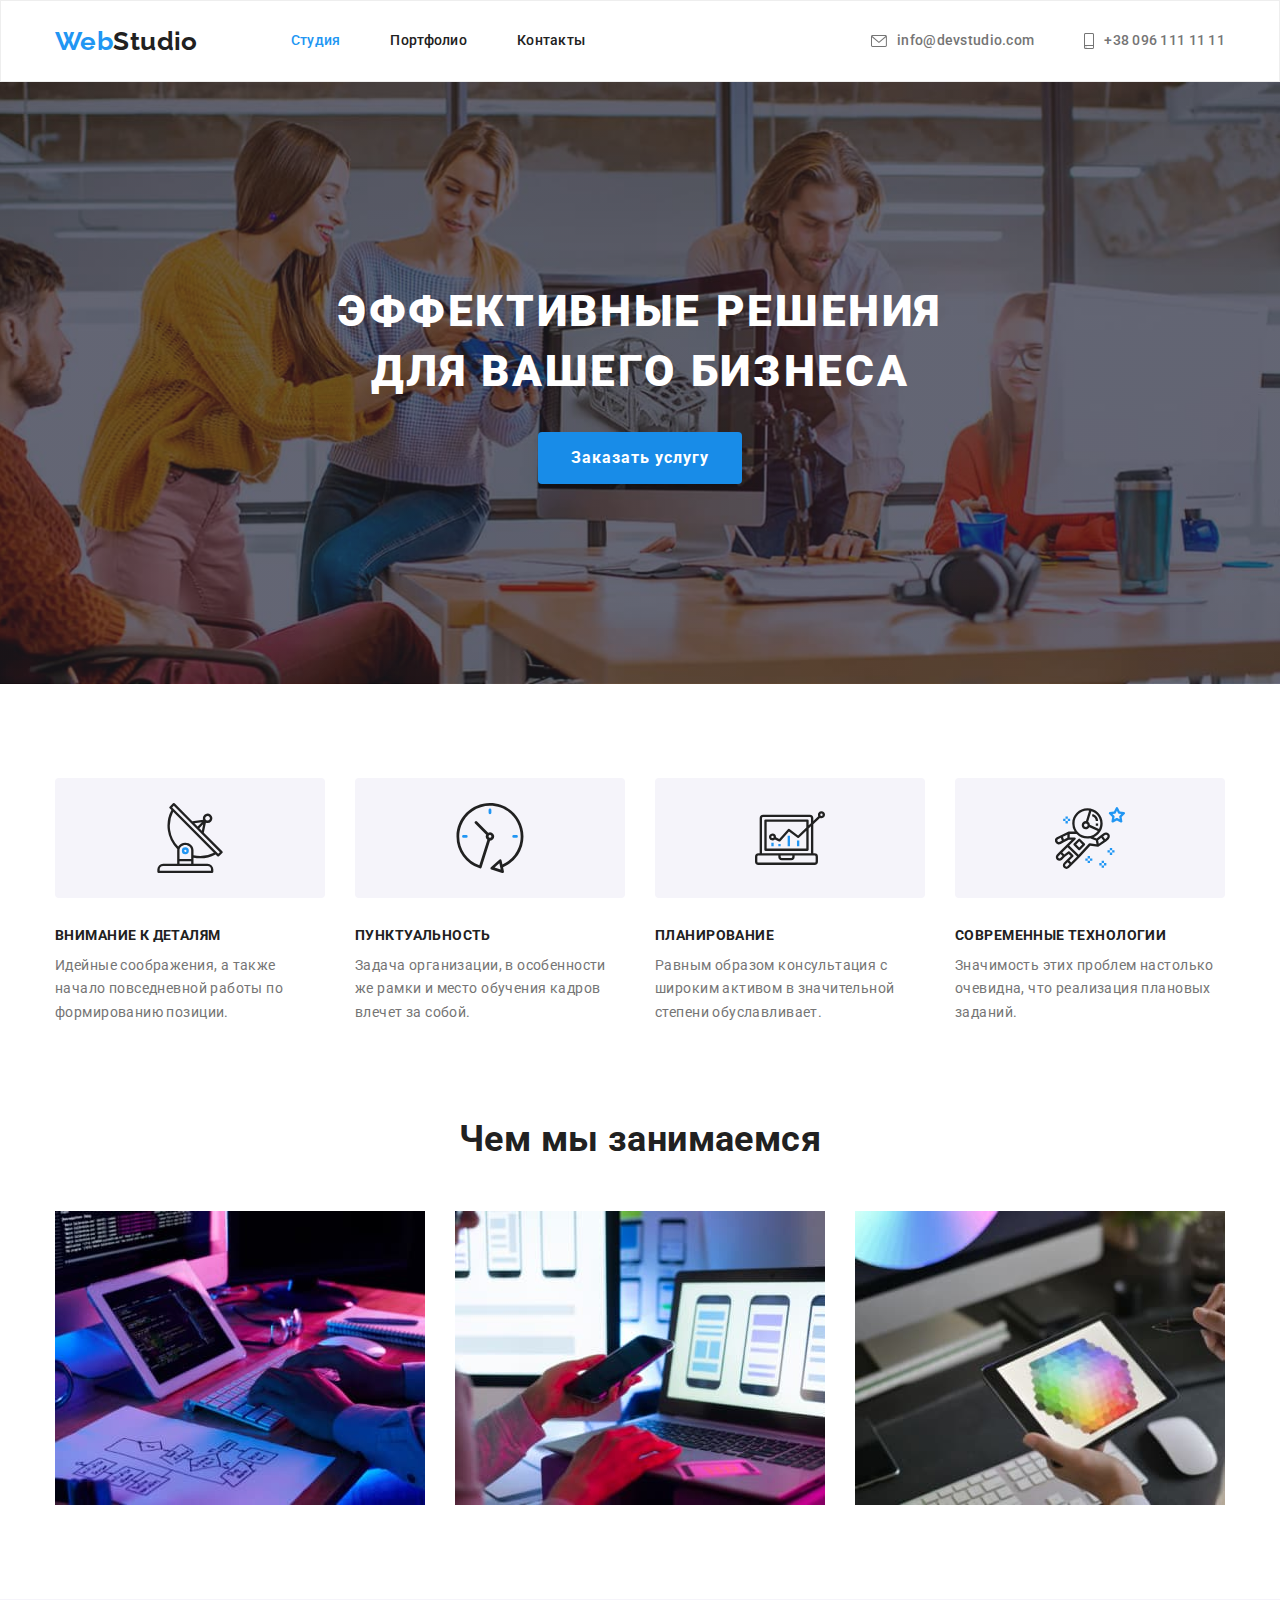
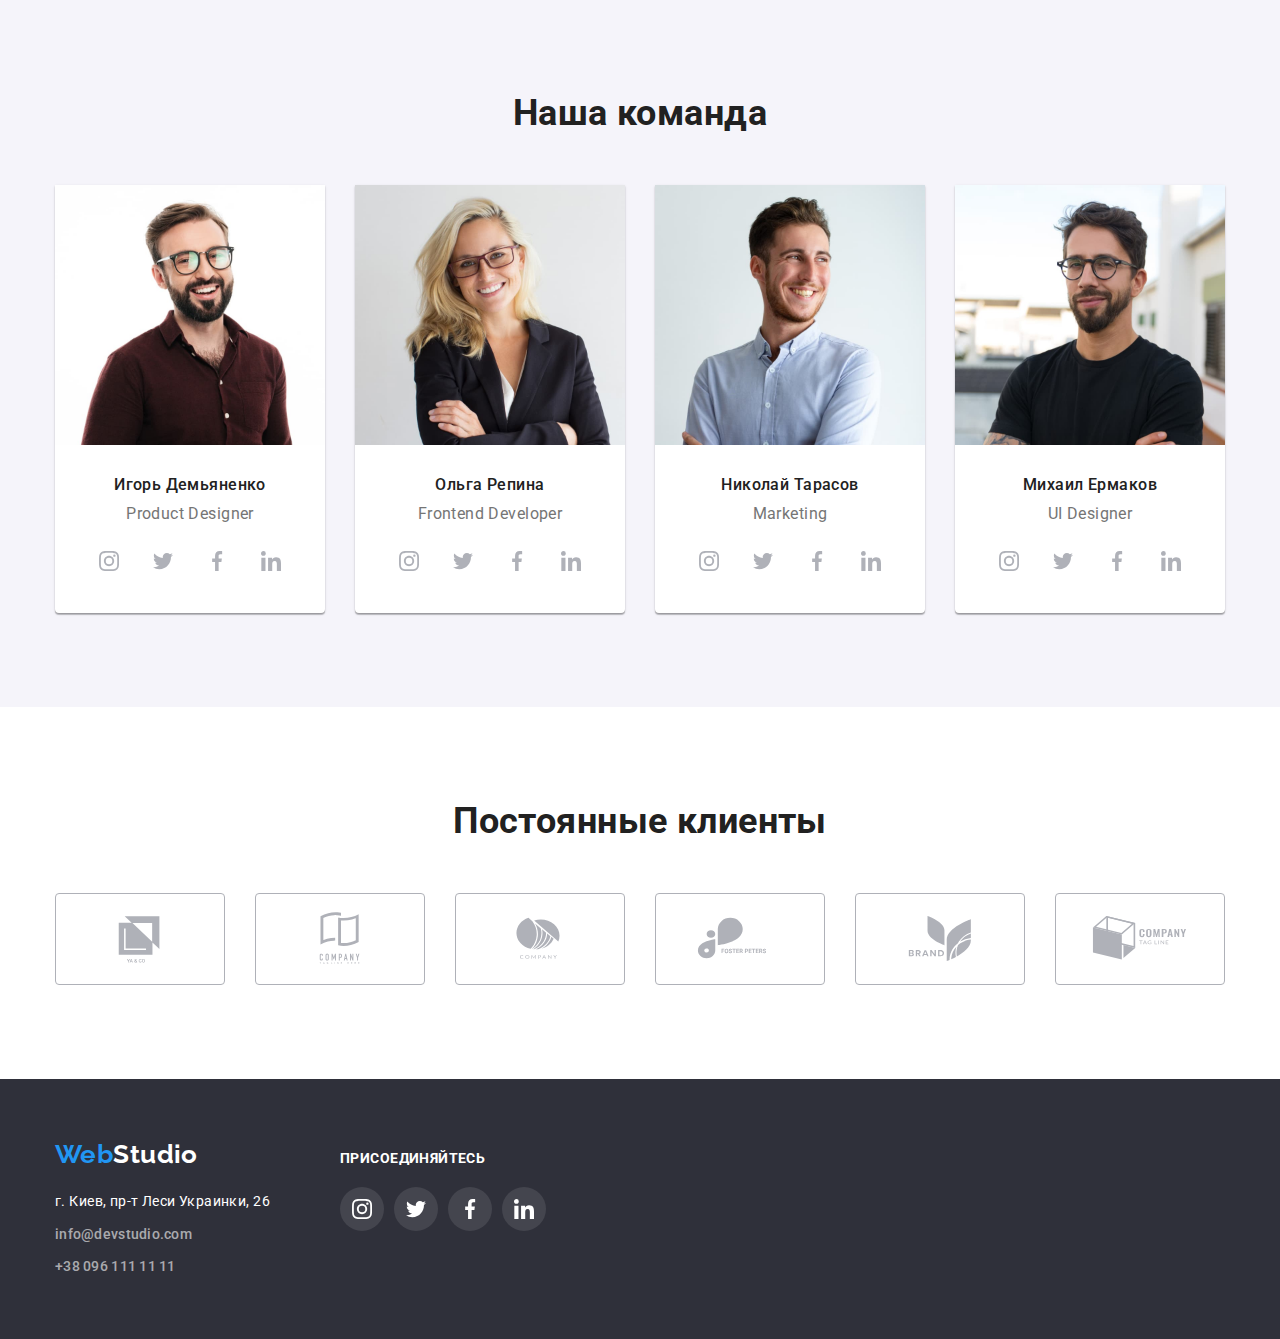
==== index.html @ 6651fc87 "Initial commit" ====
<!DOCTYPE html>
<html lang="ru">
  <head>
    <meta charset="UTF-8" />
    <meta http-equiv="X-UA-Compatible" content="IE=edge" />
    <meta name="viewport" content="width=device-width, initial-scale=1.0" />
    <title>WebStudio</title>
    <link
      rel="stylesheet"
      href="https://fonts.googleapis.com/css2?family=Raleway:wght@700&family=Roboto:wght@400;500;700;900&display=swap"
    />
    <link
      rel="stylesheet"
      href="https://cdnjs.cloudflare.com/ajax/libs/modern-normalize/1.1.0/modern-normalize.min.css"
    />

    <link rel="stylesheet" href="./css/styles.css" />
  </head>

  <body>
    <!-- Шапка сайта -->
    <header class="header">
      <div class="container main-container">
        <nav class="main-nav">
          <a class="logo" href="./index.html"><span>Web</span>Studio</a>

          <ul class="site-nav list">
            <li class="item"><a class="link pointer studio" href="./index.html">Студия</a></li>
            <li class="item">
              <a class="link pointer" href="./portfolio.html">Портфолио</a>
            </li>
            <li class="item"><a class="link pointer" href="">Контакты</a></li>
          </ul>
        </nav>

        <ul class="auth-nav list">
          <li class="item">
            <div class="header-icon">
              <a class="link pointer" href="mailto:info@devstudio.com">
                <svg class="icon-header" width="16" height="12">
                  <use href="./images/sprite.svg#icon-envelope"></use>
                </svg>
                info@devstudio.com
              </a>
            </div>
          </li>
          <li class="item">
            <div class="header-icon">
              <a class="link pointer" href="tel:+380961111111">
                <svg class="icon-header phone" width="10" height="16">
                  <use href="./images/sprite.svg#icon-phone"></use>
                </svg>
                +38 096 111 11 11
              </a>
            </div>
          </li>
        </ul>
      </div>
    </header>

    <main>
      <!-- Герой -->
      <section class="hero section">
        <div class="container">
          <h1 class="hero-title">Эффективные решения для вашего бизнеса</h1>
          <button class="button pointer button-order" type="button">Заказать услугу</button>
        </div>
      </section>

      <!-- Особенности нашей работы -->
      <section class="section-features section">
        <div class="container">
          <h2 class="section-title visually-hidden">Особенности нашей работы</h2>
          <ul class="features list list-container">
            <li class="features-container">
              <div class="icon-container">
                <svg class="icon-features" width="70" height="70">
                  <use href="./images/sprite.svg#icon-features-1"></use>
                </svg>
              </div>
              <h3 class="features-title">Внимание к деталям</h3>
              <p class="features-text">
                Идейные соображения, а также начало повседневной работы по формированию позиции.
              </p>
            </li>

            <li class="features-container">
              <div class="icon-container">
                <svg class="icon-features" width="70" height="70">
                  <use href="./images/sprite.svg#icon-features-2"></use>
                </svg>
              </div>
              <h3 class="features-title">Пунктуальность</h3>
              <p class="features-text">
                Задача организации, в особенности же рамки и место обучения кадров влечет за собой.
              </p>
            </li>

            <li class="features-container">
              <div class="icon-container">
                <svg class="icon-features" width="70" height="70">
                  <use href="./images/sprite.svg#icon-features-3"></use>
                </svg>
              </div>
              <h3 class="features-title">Планирование</h3>
              <p class="features-text">
                Равным образом консультация с широким активом в значительной степени обуславливает.
              </p>
            </li>

            <li class="features-container">
              <div class="icon-container">
                <svg class="icon-features" width="70" height="70">
                  <use href="./images/sprite.svg#icon-features-4"></use>
                </svg>
              </div>
              <h3 class="features-title">Современные технологии</h3>
              <p class="features-text">
                Значимость этих проблем настолько очевидна, что реализация плановых заданий.
              </p>
            </li>
          </ul>
        </div>
      </section>

      <!-- Чем мы занимаемся -->
      <section class="section-activity section">
        <div class="container">
          <h2 class="section-title">Чем мы занимаемся</h2>
          <ul class="list activity-list">
            <li class="img-activity">
              <img
                src="./images/about/foto-1.jpg"
                alt="Человек печатает код на ноутбуке"
                width="370"
                height="294"
              />
            </li>
            <li class="img-activity">
              <img
                src="./images/about/foto-2.jpg"
                alt="Человек разрабатывает дизайн для мобильных приложений"
                width="370"
                height="294"
              />
            </li>
            <li class="img-activity">
              <img
                src="./images/about/foto-3.jpg"
                alt="Человек выбирает цвет на палитре"
                width="370"
                height="294"
              />
            </li>
          </ul>
        </div>
      </section>

      <!-- Наша команда -->
      <section class="section-team section">
        <div class="container">
          <h2 class="section-title">Наша команда</h2>
          <ul class="team list list-team">
            <li class="team-card">
              <img
                class="team-img"
                src="./images/team/igor.jpg"
                alt="Игорь Демьяненко"
                width="270"
                height="260"
              />
              <h3 class="team-title">Игорь Демьяненко</h3>
              <p class="team-text" lang="en">Product Designer</p>
              <ul class="list social-list">
                <li class="instagram">
                  <div class="social-links">
                    <a class="team-link" href="" aria-label="instagram">
                      <svg class="icon-social" width="20" height="20">
                        <use href="./images/sprite.svg#icon-instagram"></use>
                      </svg>
                    </a>
                  </div>
                </li>

                <li class="twitter">
                  <div class="social-links">
                    <a class="team-link" href="" aria-label="twitter">
                      <svg class="icon-social" width="20" height="20">
                        <use href="./images/sprite.svg#icon-twitter"></use>
                      </svg>
                    </a>
                  </div>
                </li>
                <li class="facebook">
                  <div class="social-links">
                    <a class="team-link" href="" aria-label="facebook">
                      <svg class="icon-social" width="20" height="20">
                        <use href="./images/sprite.svg#icon-facebook"></use>
                      </svg>
                    </a>
                  </div>
                </li>
                <li class="linkedin">
                  <div class="social-links">
                    <a class="team-link" href="" aria-label="linkedin">
                      <svg class="icon-social" width="20" height="20">
                        <use href="./images/sprite.svg#icon-linkedin"></use>
                      </svg>
                    </a>
                  </div>
                </li>
              </ul>
            </li>

            <li class="team-card">
              <img
                class="team-img"
                src="./images/team/olga.jpg"
                alt="Ольга Репина"
                width="270"
                height="260"
              />
              <h3 class="team-title">Ольга Репина</h3>
              <p class="team-text" lang="en">Frontend Developer</p>
              <ul class="list social-list">
                <li class="instagram">
                  <div class="social-links">
                    <a class="team-link" href="" aria-label="instagram">
                      <svg class="icon-social" width="20" height="20">
                        <use href="./images/sprite.svg#icon-instagram"></use>
                      </svg>
                    </a>
                  </div>
                </li>

                <li class="twitter">
                  <div class="social-links">
                    <a class="team-link" href="" aria-label="twitter">
                      <svg class="icon-social" width="20" height="20">
                        <use href="./images/sprite.svg#icon-twitter"></use>
                      </svg>
                    </a>
                  </div>
                </li>
                <li class="facebook">
                  <div class="social-links">
                    <a class="team-link" href="" aria-label="facebook">
                      <svg class="icon-social" width="20" height="20">
                        <use href="./images/sprite.svg#icon-facebook"></use>
                      </svg>
                    </a>
                  </div>
                </li>
                <li class="linkedin">
                  <div class="social-links">
                    <a class="team-link" href="" aria-label="linkedin">
                      <svg class="icon-social" width="20" height="20">
                        <use href="./images/sprite.svg#icon-linkedin"></use>
                      </svg>
                    </a>
                  </div>
                </li>
              </ul>
            </li>

            <li class="team-card">
              <img
                class="team-img"
                src="./images/team/nikolay.jpg"
                alt="Ольга Репина"
                width="270"
                height="260"
              />
              <h3 class="team-title">Николай Тарасов</h3>
              <p class="team-text" lang="en">Marketing</p>
              <ul class="list social-list">
                <li class="instagram">
                  <div class="social-links">
                    <a class="team-link" href="" aria-label="instagram">
                      <svg class="icon-social" width="20" height="20">
                        <use href="./images/sprite.svg#icon-instagram"></use>
                      </svg>
                    </a>
                  </div>
                </li>

                <li class="twitter">
                  <div class="social-links">
                    <a class="team-link" href="" aria-label="twitter">
                      <svg class="icon-social" width="20" height="20">
                        <use href="./images/sprite.svg#icon-twitter"></use>
                      </svg>
                    </a>
                  </div>
                </li>
                <li class="facebook">
                  <div class="social-links">
                    <a class="team-link" href="" aria-label="facebook">
                      <svg class="icon-social" width="20" height="20">
                        <use href="./images/sprite.svg#icon-facebook"></use>
                      </svg>
                    </a>
                  </div>
                </li>
                <li class="linkedin">
                  <div class="social-links">
                    <a class="team-link" href="" aria-label="linkedin">
                      <svg class="icon-social" width="20" height="20">
                        <use href="./images/sprite.svg#icon-linkedin"></use>
                      </svg>
                    </a>
                  </div>
                </li>
              </ul>
            </li>

            <li class="team-card">
              <img
                class="team-img"
                src="./images/team/mihail.jpg"
                alt="Ольга Репина"
                width="270"
                height="260"
              />
              <h3 class="team-title">Михаил Ермаков</h3>
              <p class="team-text" lang="en">UI Designer</p>
              <ul class="list social-list">
                <li class="instagram">
                  <div class="social-links">
                    <a class="team-link" href="" aria-label="instagram">
                      <svg class="icon-social" width="20" height="20">
                        <use href="./images/sprite.svg#icon-instagram"></use>
                      </svg>
                    </a>
                  </div>
                </li>

                <li class="twitter">
                  <div class="social-links">
                    <a class="team-link" href="" aria-label="twitter">
                      <svg class="icon-social" width="20" height="20">
                        <use href="./images/sprite.svg#icon-twitter"></use>
                      </svg>
                    </a>
                  </div>
                </li>
                <li class="facebook">
                  <div class="social-links">
                    <a class="team-link" href="" aria-label="facebook">
                      <svg class="icon-social" width="20" height="20">
                        <use href="./images/sprite.svg#icon-facebook"></use>
                      </svg>
                    </a>
                  </div>
                </li>
                <li class="linkedin">
                  <div class="social-links">
                    <a class="team-link" href="" aria-label="linkedin">
                      <svg class="icon-social" width="20" height="20">
                        <use href="./images/sprite.svg#icon-linkedin"></use>
                      </svg>
                    </a>
                  </div>
                </li>
              </ul>
            </li>
          </ul>
        </div>
      </section>

      <!-- Section regular customers -->
      <section class="section-customers section">
        <div class="container">
          <h2 class="section-title">Постоянные клиенты</h2>
          <ul class="list customers-all">
            <li class="customers customers-block">
              <a class="customers-link" href="">
                <svg class="icon-customers" width="106" height="60">
                  <use href="./images/sprite.svg#icon-customers-1"></use>
                </svg>
              </a>
            </li>

            <li class="customers customers-block">
              <a class="customers-link" href="">
                <svg class="icon-customers" width="106" height="60">
                  <use href="./images/sprite.svg#icon-customers-2"></use>
                </svg>
              </a>
            </li>

            <li class="customers customers-block">
              <a class="customers-link" href="">
                <svg class="icon-customers" width="106" height="60">
                  <use href="./images/sprite.svg#icon-customers-3"></use>
                </svg>
              </a>
            </li>

            <li class="customers customers-block">
              <a class="customers-link" href="">
                <svg class="icon-customers" width="106" height="60">
                  <use href="./images/sprite.svg#icon-customers-4"></use>
                </svg>
              </a>
            </li>

            <li class="customers customers-block">
              <a class="customers-link" href="">
                <svg class="icon-customers" width="106" height="60">
                  <use href="./images/sprite.svg#icon-customers-5"></use>
                </svg>
              </a>
            </li>

            <li class="customers customers-block">
              <a class="customers-link" href="">
                <svg class="icon-customers" width="106" height="60">
                  <use href="./images/sprite.svg#icon-customers-6"></use>
                </svg>
              </a>
            </li>
          </ul>
        </div>
      </section>
    </main>

    <!-- Футер -->
    <footer class="footer">
      <div class="container">
        <div class="contacts-footer">
          <div class="contacts">
            <a class="logo footer" href="./index.html"><span>Web</span>Studio</a>
            <address>
              <ul class="list">
                <li class="list-item">
                  <a
                    class="link pointer footer-adress"
                    href="https://goo.gl/maps/1aV7GLh5moSTKQaL6"
                    target="_blank"
                    rel="noopener noreferrer"
                    >г. Киев, пр-т Леси Украинки, 26</a
                  >
                </li>
                <li class="auth-nav list-item">
                  <a class="link pointer footer-mail" href="mailto:info@devstudio.com"
                    >info@devstudio.com</a
                  >
                </li>
                <li class="auth-nav list-item">
                  <a class="link pointer footer-tel" href="tel:+380961111111">+38 096 111 11 11</a>
                </li>
              </ul>
            </address>
          </div>
          <div class="social">
            <h3 class="footer-title">присоединяйтесь</h3>
            <ul class="list footer-all-icons">
              <li class="footer-icon">
                <div class="footer-block">
                  <a class="footer-link" aria-label="instagram" href="">
                    <svg class="icon-footer" width="20" height="20">
                      <use href="./images/sprite.svg#icon-instagram2"></use>
                    </svg>
                  </a>
                </div>
              </li>

              <li class="footer-icon">
                <div class="footer-block">
                  <a class="footer-link" aria-label="instagram" href="">
                    <svg class="icon-footer" width="20" height="20">
                      <use href="./images/sprite.svg#icon-twitter2"></use>
                    </svg>
                  </a>
                </div>
              </li>

              <li class="footer-icon">
                <div class="footer-block">
                  <a class="footer-link" aria-label="facebook" href="">
                    <svg class="icon-footer" width="20" height="20">
                      <use href="./images/sprite.svg#icon-facebook2"></use>
                    </svg>
                  </a>
                </div>
              </li>

              <li class="footer-icon">
                <div class="footer-block">
                  <a class="footer-link" aria-label="linkedin" href="">
                    <svg class="icon-footer" width="20" height="20">
                      <use href="./images/sprite.svg#icon-linkedin2"></use>
                    </svg>
                  </a>
                </div>
              </li>
            </ul>
          </div>
        </div>
      </div>
    </footer>
  </body>
</html>
---- css/styles.css ----
/* Reset */
html {
    box-sizing: border-box;
}

*,
*::after,
*::before {
    box-sizing: inherit;
}

/* Стили для обнуления верхних отступов у элементов */
h1,
h2,
h3,
h4,
h5,
h6,
p {
    margin-top: 0;
}

/* Класс для обнуления базовых свойств у списков (ul) */
.list {
    list-style: none;
    padding-left: 0;
    margin: 0;
}

/* Класс для обнуления базовых свойств у ссылок */
.link {
    text-decoration: none;
    color: inherit;
}

/* Свойства для корректного отображения картинок */
img {
    display: block;
    max-width: 100%;
    height: auto;
}

/* Свойства для обнуления курсива у address */

address {
    font-style: inherit;
}


:root {
    --brand-color: #2196F3;
    --background-color: #ffffff;
    --text-color: #212121;
    --paragraph-color: #757575;
}

body {
    color: var(--text-color);
    background-color: var(--background-color);
    font-family: Roboto, sans-serif;
    font-size: 14px;
    letter-spacing: 0.03em;
}

.visually-hidden {
  position: absolute;
  width: 1px;
  height: 1px;
  margin: -1px;
  border: 0;
  padding: 0;
  
  white-space: nowrap;
  clip-path: inset(100%);
  clip: rect(0 0 0 0);
  overflow: hidden;
}

.container {
    margin-left: auto;
    margin-right: auto;
    width: 1200px;    
    padding-left: 15px;
    padding-right: 15px;
}

/* Navigation */
.link,
.logo {
    text-decoration: none;
}

.logo > span {
    color: var(--brand-color)
}

.logo {
    color: var(--text-color);

    font-family: Raleway, sans-serif;
    font-weight: 700;
    font-size: 26px;
    line-height: 1.19;
}

.main-nav .logo {
    margin-right: 93px;
}

.site-nav,
.auth-nav {
    display: flex;
}

.auth-nav {
    margin-left: auto;
}

.site-nav .item,
.auth-nav .item {
    margin-right: 50px;
}

.site-nav .item:last-child,
.auth-nav .item:last-child {
    margin-right: 0;
}

.main-nav,
.main-container {
    display: flex;
    align-items: center;
}

.header {
    border: 1px solid #EEEEEE;
}


.site-nav .link,
.auth-nav .link {
    color: var(--text-color);

    font-weight: 500;
    line-height: 1.14;
    letter-spacing: 0.02em;
}

.site-nav .link,
.auth-nav .link {
    display: block;
    padding-top: 32px;
    padding-bottom: 32px;
}

.auth-nav .link {
    color: var(--paragraph-color);
}

.site-nav .studio {
    color: var(--brand-color)
}

.site-nav .link:hover,
.site-nav .link:focus,
.auth-nav .link:hover,
.auth-nav .link:focus {
    color: var(--brand-color)
}

.header-icon {
    display: flex;
    align-items: center;
    cursor: pointer;
    color: var(--paragraph-color);
}

.icon-header {
    margin-right: 10px;
    fill: currentColor;
}

.icon-header:focus,
.icon-header:hover {
    fill: var(--brand-color);
}

.link.pointer {
    display: flex;
    align-items: center;
}

/* Section Hero */
.section {
    padding-top: 94px;
    padding-bottom: 94px;
}

.hero {
    color: var(--background-color);
    background-color: #2F303A;
    text-align: center;
    padding: 200px 0;

    background-image: linear-gradient(
        to right,
        rgba(47, 48, 58, 0.4),
        rgba(47, 48, 58, 0.4)),
    url('../images/hero/people.jpg');
    max-width: 1600px;
    margin-left: auto;
    margin-right: auto;
    background-position: center;
    background-repeat: no-repeat;
    background-size: cover;
}

.hero-title {
    padding-bottom: 0;
    width: 693px;
    margin-left: auto;
    margin-right: auto;
    margin-top: 0;
    margin-bottom: 30px;

    font-weight: 900;
    font-size: 44px;
    line-height: 1.36;
    letter-spacing: 0.06em;
    text-transform: uppercase;
}

.hero .button:hover,
.hero .button:focus {
    background-color: var(--brand-color);
}

.button-order {
    font-family: inherit;
    font-weight: 700;
    font-size: 16px;
    line-height: 1.87;
    display: flex;
    align-items: center;
    text-align: center;
    letter-spacing: 0.06em;
    color: var(--background-color);
    background-color: #188CE8;

    box-shadow: 0px 4px 4px rgba(0, 0, 0, 0.15);
    border-radius: 4px;

    padding: 10px 32px;
    display: inline-block;
    border: 1px solid transparent;
}


.button:focus,
.button:hover {
    cursor: pointer;
}

/* Section features*/

.features.list {
    display: flex;
    justify-content: center;
}

.features-container {
    margin-right: 30px;
    width: calc((100% - 90px) / 4);
    width: 270px;
}


.icon-container {
    height: 120px;
    border-radius: 4px;
    margin-bottom: 30px;
    display: flex;
    align-items: center;
    justify-content: center;
    background-color: #F5F4FA;
}


.features-container:nth-child(4n) {
    margin-right: 0;
}


.section-title {
    color: var(--text-color);
    font-weight: 700;
    font-size: 36px;
    line-height: 1.16;
    text-align: center;

    margin-top: 0;
    margin-bottom: 50px;
}

.features-title {
    font-size: 14px;
    font-weight: 700;
    line-height: 1.14;
    text-transform: uppercase;

    margin-top: 0;
    margin-bottom: 10px;
}

.features-text {
    color: var(--paragraph-color);
    line-height: 1.71;

    margin-top: 0;
    margin-bottom: 0;
}


/* Section activity */
.section-activity {
    padding-top: 0;
    padding-bottom: 94px;
}

.activity-list {
    display: flex;
    flex-wrap: wrap;
}

.img-activity {
    margin-right: 30px;
    width: calc((100% - 60px) / 3);
}

.img-activity:nth-child(3n) {
    margin-right: 0;
}

/* Section Team */
.section-team {
    background-color: #F5F4FA;
}

.list-team {
    display: flex;
    flex-wrap: wrap;
}

.team-card {
    margin-right: 30px;
    width: calc((100% - 90px) / 4);
    box-shadow: 0px 1px 3px rgba(0, 0, 0, 0.12), 0px 1px 1px rgba(0, 0, 0, 0.14), 0px 2px 1px rgba(0, 0, 0, 0.2);
    border-radius: 0px 0px 4px 4px;
    background: #FFFFFF;
}

.team-card:nth-child(4n) {
    margin-right: 0;
}

.team-text {
    color: var(--paragraph-color);
    font-size: 16px;
    line-height: 1.19;
    text-align: center;

    margin-top: 0;
    margin-bottom: 16px;
}

.team-title {
    font-weight: 500;
    font-size: 16px;
    line-height: 1.19;
    text-align: center;

    margin-top: 0;
    margin-bottom: 10px;
}

.team-img {
    padding-bottom: 30px;
}

.social-list {
    display: flex;
    align-items: center;
    padding-bottom: 30px;
    justify-content: center;
}

.social-list>li:not(:last-child) {
    margin-right: 10px;
}

.team-link {
    display: flex;
    background-color: #ffffff;
    border-radius: 50%;
    width: 44px;
    height: 44px;
    cursor: pointer;
    align-items: center;
    justify-content: center;
    color: #AFB1B8;
}

.icon-social {
    fill: currentColor;
}

.team-link:hover,
.team-link:focus {
    background-color: var(--brand-color);
    color: #ffffff;
}

/* Section customers */
.customers-all {
    display: flex;
    align-items: center;
    justify-content: space-between;
}

.customers-block {
    margin-right: 30px;
    color: #AFB1B8;
}

.customers-link {
    color: currentColor;
    width: 170px;
    height: 92px;
    border: 1px solid #AFB1B8;
    border-radius: 4px;
    display: flex;
    align-items: center;
    justify-content: center;
    cursor: pointer;
}

.icon-customers {
    fill: currentColor;
}

.customers-link:hover,
.customers-link:focus {
    border: 1px solid var(--brand-color);
    color: var(--brand-color);
}

.customers-block:last-child {
    margin-right: 0;
}


/* Footer */
.footer {
    padding: 60px 0;
    background-color: #2F303A;
}

.list .footer-adress,
.list .footer-mail,
.list .footer-tel {
    font-style: normal;
    line-height: 1.71;
    display: inline-block;
    margin-bottom: 9px;
}

.logo.footer {
    color: var(--background-color);
    display: inline-block;
    padding: 0;
    margin-bottom: 20px;
}

.footer-adress {
    color: var(--background-color);
}

.list-item:not(:last-child) {
    margin-bottom: 9px;
}

.list-item .link {
    margin-bottom: 0;
}

.list-item .link {
    padding: 0;
}

.auth-nav .footer-tel,
.auth-nav .footer-mail {
    color: rgba(255, 255, 255, 0.6);
}

.footer-title {
    font-size: 14px;
    font-weight: 700;
    line-height: 1.14;
    text-transform: uppercase;
    color: #FFFFFF;
    margin-bottom: 20px;
}

.footer-all-icons {
    display: flex;
    align-items: center;
    justify-content: center;
}

.footer-link {
    background-color: rgba(255, 255, 255, 0.1);
    border-radius: 50%;
    width: 44px;
    height: 44px;
    display: inline-flex;
    justify-content: center;
    cursor: pointer;
    align-items: center;
}

.footer-icon:not(:last-child) {
    margin-right: 10px;
}

.footer-link:hover,
.footer-link:focus {
    background-color: var(--brand-color);
}

.icon-footer {
    fill: #ffffff;
}


.icon-footer:focus,
.icon-footer:hover {
    background-color: var(--brand-color);
}

.contacts-footer {
    display: flex;
    align-items:baseline;
}

.contacts {
    margin-right: 70px;
}


/* PORTFOLIO */
.site-nav .portfolio {
    color: var(--brand-color);
}

.portfolio .button {
    font-family: inherit;
    font-weight: 500;
     font-size: 16px;
    line-height: 1.62;
    text-align: center;
    color: var(--text-color);
    background-color: #F5F4FA;

    display: inline-block;
    border-radius: 4px;
    padding: 6px 22px;
    border: 1px solid transparent;
}

.portfolio .button:hover,
.portfolio .button:focus {
    background-color: var(--brand-color);
    color: var(--background-color);
    box-shadow: 0px 3px 1px rgba(0, 0, 0, 0.1), 0px 1px 2px rgba(0, 0, 0, 0.08), 0px 2px 2px rgba(0, 0, 0, 0.12);
}

.portfolio .all {
    color: var(--background-color);
    background-color: var(--brand-color);

    box-shadow: 0px 3px 1px rgba(0, 0, 0, 0.1), 0px 1px 2px rgba(0, 0, 0, 0.08), 0px 2px 2px rgba(0, 0, 0, 0.12);
    border-radius: 4px;
}

.portfolio-nav {
    display: flex;
    margin-bottom: 50px;
    justify-content: center;
}

.btn-container {
    margin-right: 8px;
}

.btn-container:last-child {
    margin-right: 0;
}



/* Section porfolio works */
.works-list {
    display: flex;
    flex-wrap: wrap;
}

.flex-element {
    width: calc((100% - 60px - 12px) / 3);
    height: 404px;
    margin-bottom: 30px;
    margin-right: 30px;
}

.works-link {
    text-decoration: none;
    display: block;
    border: 1px solid #EEEEEE;
}

.works-link:hover,
.works-link:focus {
    box-shadow: 0px 1px 1px rgba(0, 0, 0, 0.12), 0px 4px 4px rgba(0, 0, 0, 0.06), 1px 4px 6px rgba(0, 0, 0, 0.16);
}

.flex-element:nth-child(3n) {
    margin-right: 0;
}

.flex-element:nth-last-child(-n+3) {
    margin-bottom: 0;
} 

.works-img {
    margin-bottom: 20px;
}

.works-title {
    color: var(--text-color);
    font-weight: 700;
    font-size: 18px;
    line-height: 2.0;
    letter-spacing: 0.06em;

    margin-top: 0;
    margin-bottom: 4px;
    margin-left: 24px;
}

.works-text {
    color: var(--paragraph-color);
    font-size: 16px;
    line-height: 1.88;

    margin-top: 0;
    margin-bottom: 20px;
    margin-left: 24px;
}
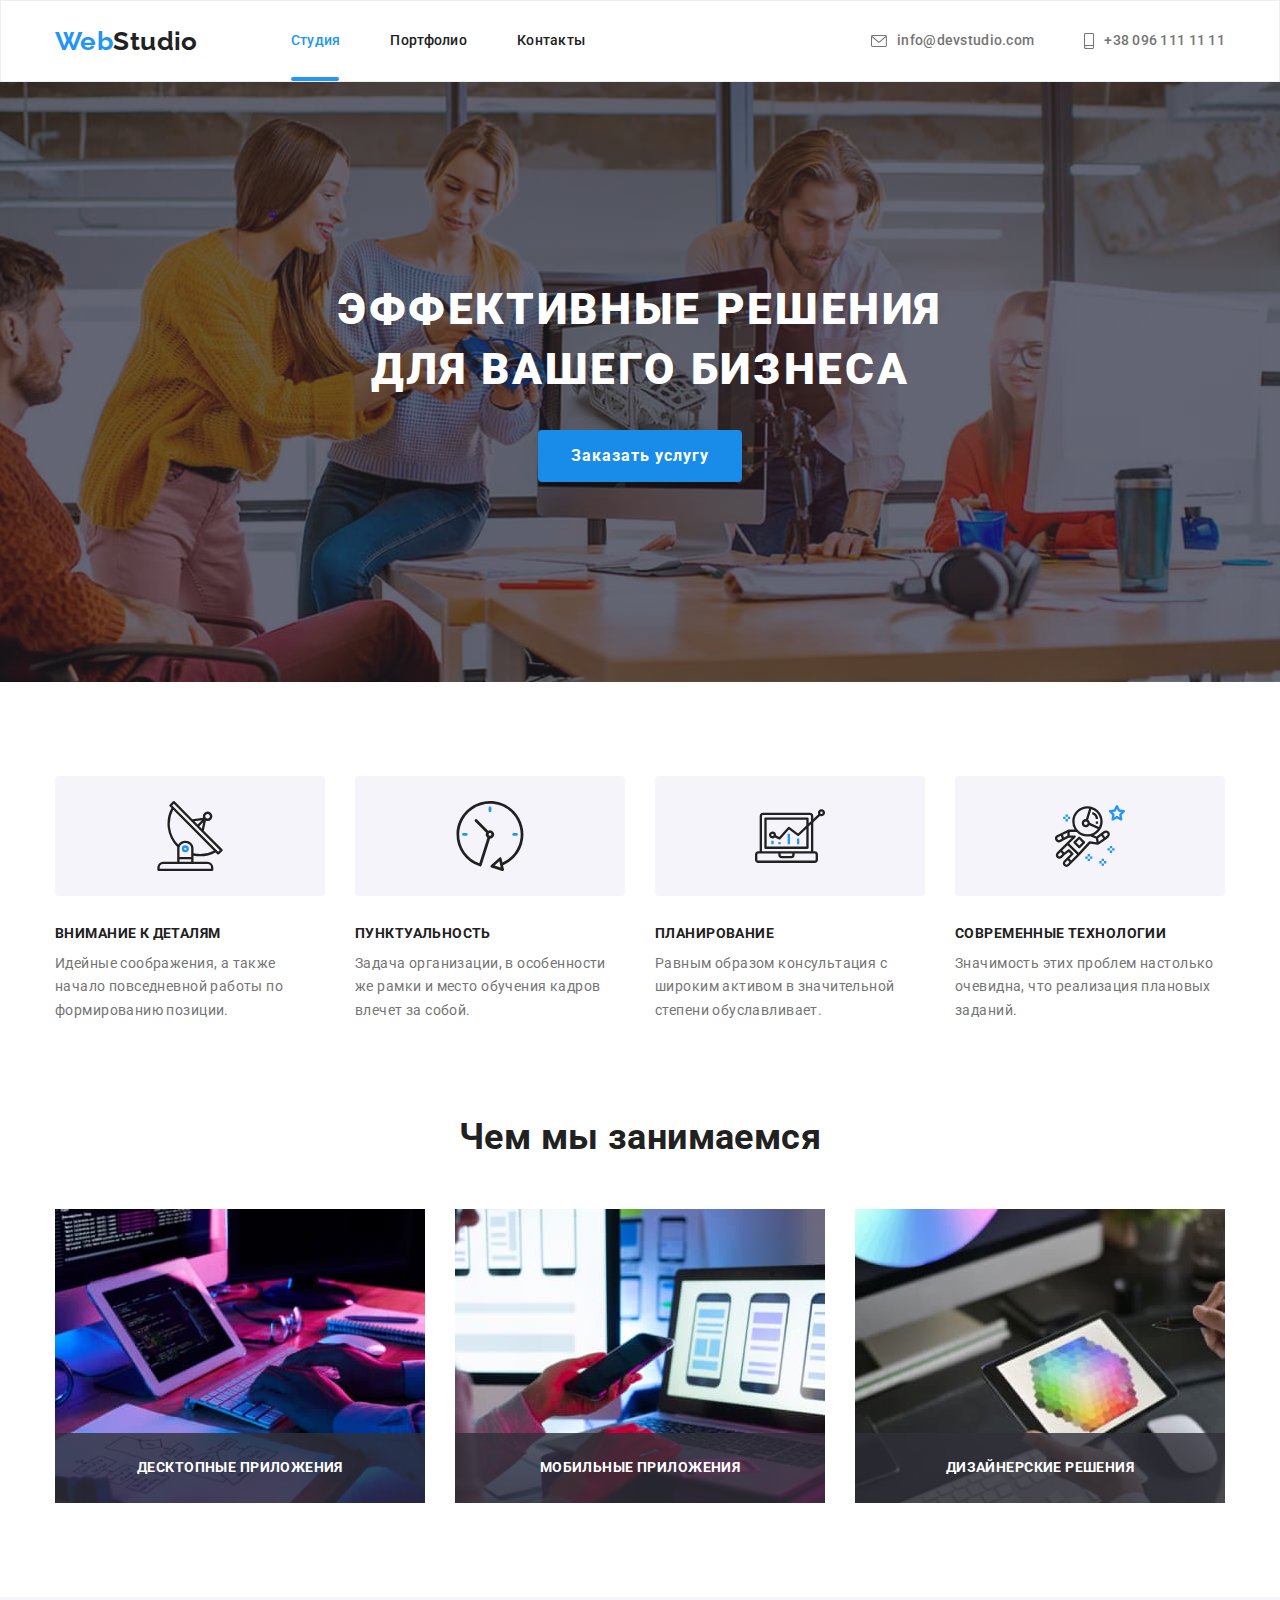
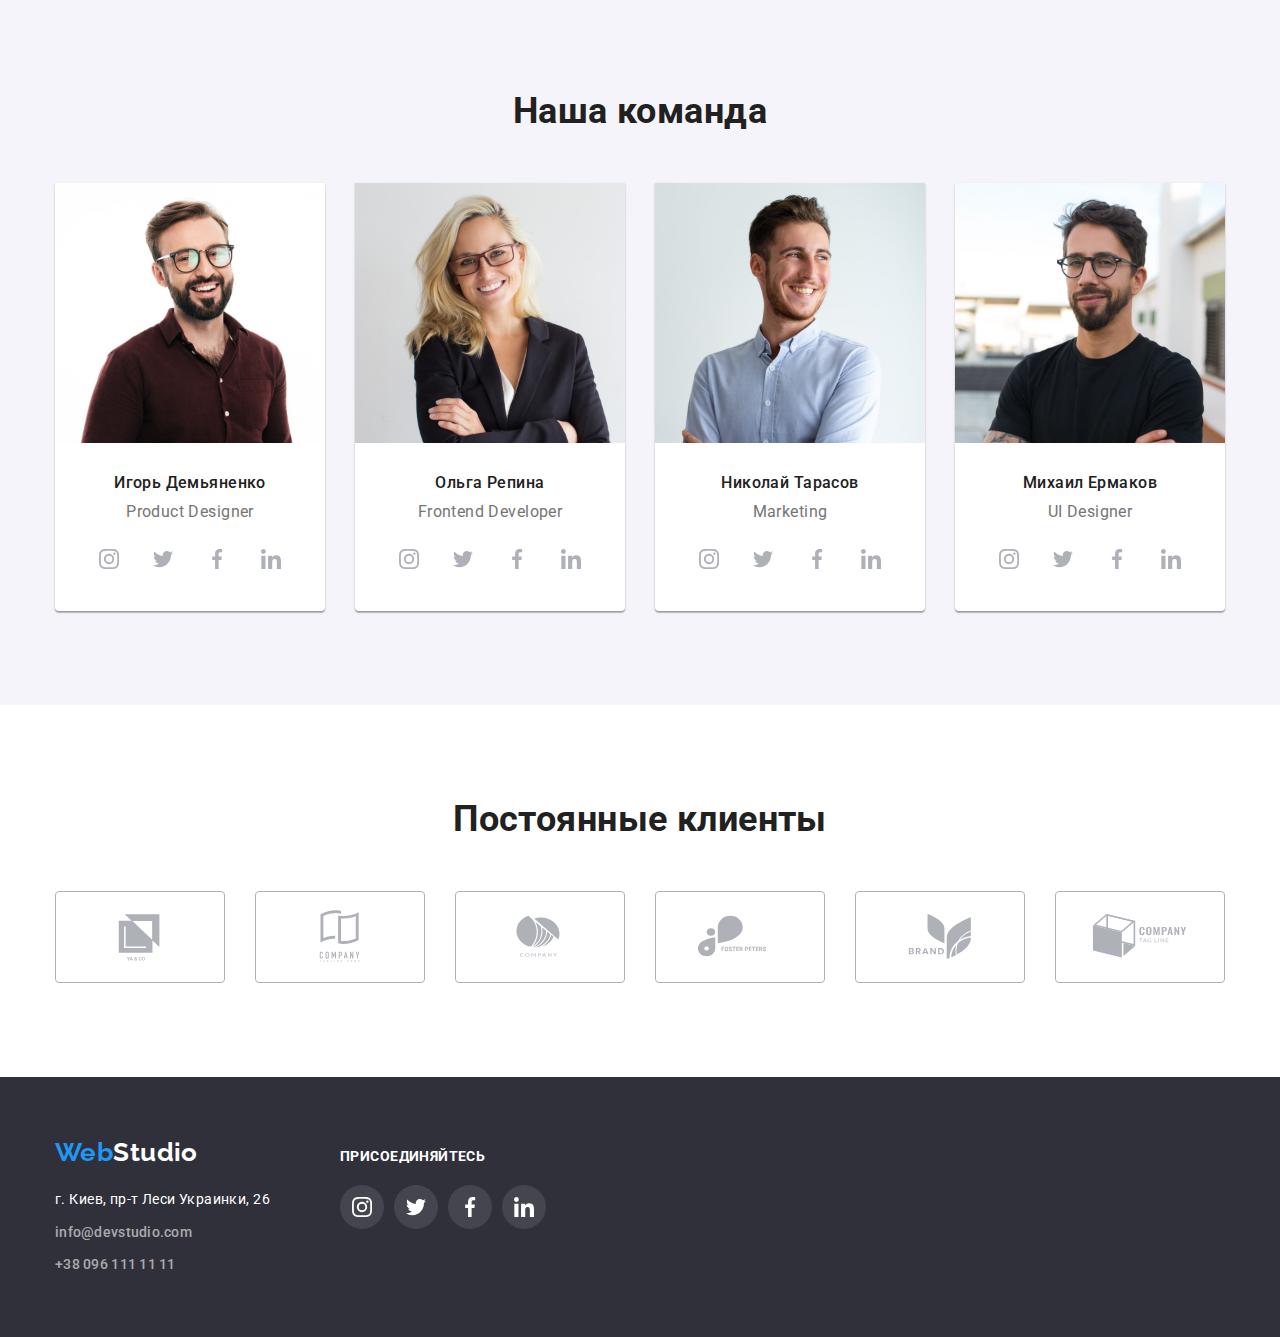
==== commit 8cc05a76: "add animation" ====
--- a/index.html
+++ b/index.html
@@ -63,7 +63,18 @@
       <section class="hero section">
         <div class="container">
           <h1 class="hero-title">Эффективные решения для вашего бизнеса</h1>
-          <button class="button pointer button-order" type="button">Заказать услугу</button>
+          <button class="button pointer button-order" type="button" data-modal-open>
+            Заказать услугу
+          </button>
+        </div>
+        <div class="backdrop is-hidden" data-modal>
+          <div class="modal">
+            <button class="btn-close" data-modal-close>
+              <svg class="btn-icon" width="18" height="18">
+                <use href="./images/sprite.svg#icon-close"></use>
+              </svg>
+            </button>
+          </div>
         </div>
       </section>
 
@@ -129,28 +140,37 @@
           <h2 class="section-title">Чем мы занимаемся</h2>
           <ul class="list activity-list">
             <li class="img-activity">
-              <img
-                src="./images/about/foto-1.jpg"
-                alt="Человек печатает код на ноутбуке"
-                width="370"
-                height="294"
-              />
+              <div class="img-thumb">
+                <img
+                  src="./images/about/foto-1.jpg"
+                  alt="Человек печатает код на ноутбуке"
+                  width="370"
+                  height="294"
+                />
+                <p class="img-activity-descr">Десктопные приложения</p>
+              </div>
             </li>
             <li class="img-activity">
-              <img
-                src="./images/about/foto-2.jpg"
-                alt="Человек разрабатывает дизайн для мобильных приложений"
-                width="370"
-                height="294"
-              />
+              <div class="img-thumb">
+                <img
+                  src="./images/about/foto-2.jpg"
+                  alt="Человек разрабатывает дизайн для мобильных приложений"
+                  width="370"
+                  height="294"
+                />
+                <p class="img-activity-descr">Мобильные приложения</p>
+              </div>
             </li>
             <li class="img-activity">
-              <img
-                src="./images/about/foto-3.jpg"
-                alt="Человек выбирает цвет на палитре"
-                width="370"
-                height="294"
-              />
+              <div class="img-thumb">
+                <img
+                  src="./images/about/foto-3.jpg"
+                  alt="Человек выбирает цвет на палитре"
+                  width="370"
+                  height="294"
+                />
+                <p class="img-activity-descr">Дизайнерские решения</p>
+              </div>
             </li>
           </ul>
         </div>
@@ -500,5 +520,6 @@
         </div>
       </div>
     </footer>
+    <script src="./js/modal.js"></script>
   </body>
 </html>
--- a/css/styles.css
+++ b/css/styles.css
@@ -55,6 +55,7 @@
 }
 
 body {
+    padding-top: 80px;
     color: var(--text-color);
     background-color: var(--background-color);
     font-family: Roboto, sans-serif;
@@ -84,7 +85,19 @@
     padding-right: 15px;
 }
 
-/* Navigation */
+/* HEADER Navigation */
+.header {
+    position: fixed;
+    top: 0;
+    left: 0;
+    width: 100%;
+    z-index: 2;
+
+    background-color: #FFFFFF;
+    border: 1px solid #EEEEEE;
+}
+
+
 .link,
 .logo {
     text-decoration: none;
@@ -95,12 +108,12 @@
 }
 
 .logo {
-    color: var(--text-color);
-
     font-family: Raleway, sans-serif;
     font-weight: 700;
     font-size: 26px;
     line-height: 1.19;
+
+    color: var(--text-color);
 }
 
 .main-nav .logo {
@@ -132,18 +145,13 @@
     align-items: center;
 }
 
-.header {
-    border: 1px solid #EEEEEE;
-}
-
-
 .site-nav .link,
 .auth-nav .link {
-    color: var(--text-color);
-
     font-weight: 500;
     line-height: 1.14;
     letter-spacing: 0.02em;
+
+    color: var(--text-color);
 }
 
 .site-nav .link,
@@ -151,6 +159,10 @@
     display: block;
     padding-top: 32px;
     padding-bottom: 32px;
+
+    transition-property: color;
+    transition-duration: 250ms;
+    transition-timing-function: cubic-bezier(0.4, 0, 0.2, 1);
 }
 
 .auth-nav .link {
@@ -168,6 +180,35 @@
     color: var(--brand-color)
 }
 
+.pointer.studio,
+.pointer.portfolio {
+    position: relative;
+}
+
+.pointer.studio::after {
+    content: '';
+    position: absolute;
+    top: 0;
+    width: 48px;
+    height: 4px;
+    top: 76px;
+    
+    background: #2196F3;
+    border-radius: 2px;
+}
+
+.pointer.portfolio::after {
+    content: '';
+    position: absolute;
+    width: 78px;
+    height: 4px;
+    top: 76px;
+    
+    background: #2196F3;
+    border-radius: 2px;
+}
+
+
 .header-icon {
     display: flex;
     align-items: center;
@@ -178,6 +219,10 @@
 .icon-header {
     margin-right: 10px;
     fill: currentColor;
+
+    transition-property: fill;
+    transition-duration: 250ms;
+    transition-timing-function: cubic-bezier(0.4, 0, 0.2, 1);
 }
 
 .icon-header:focus,
@@ -230,17 +275,13 @@
     text-transform: uppercase;
 }
 
-.hero .button:hover,
-.hero .button:focus {
-    background-color: var(--brand-color);
-}
-
 .button-order {
+    display: inline-block;
+    padding: 10px 32px;
     font-family: inherit;
     font-weight: 700;
     font-size: 16px;
     line-height: 1.87;
-    display: flex;
     align-items: center;
     text-align: center;
     letter-spacing: 0.06em;
@@ -249,16 +290,77 @@
 
     box-shadow: 0px 4px 4px rgba(0, 0, 0, 0.15);
     border-radius: 4px;
-
-    padding: 10px 32px;
-    display: inline-block;
     border: 1px solid transparent;
-}
-
-
-.button:focus,
-.button:hover {
+
+    transition: background-color 250ms cubic-bezier(0.4, 0, 0.2, 1);
+}
+
+
+.button-order:focus,
+.button-order:hover {
     cursor: pointer;
+    background-color: var(--brand-color);
+}
+
+.backdrop {
+    position: fixed;
+    z-index: 3;
+    top: 0;
+    left: 0;
+    width: 100%;
+    height: 100%;
+    background-color: rgba(0, 0, 0, 0.2);
+
+    opacity: 1;
+    transition: opacity 250ms cubic-bezier(0.4, 0, 0.2, 1);
+}
+
+.backdrop.is-hidden {
+    opacity: 0;
+    pointer-events: none;
+    transform: scale(1.25);
+    transition: transform 250ms cubic-bezier(0.4, 0, 0.2, 1); 
+}
+
+.backdrop.is-hidden .modal {
+    transform: translate(-50%, -50%) scale(1.25);
+    opacity: 0;
+}
+
+.modal {
+    position: absolute;
+    top: 50%;
+    left: 50%;
+    width: 30%;
+    height: 70%;
+    transform: translate(-50%, -50%) scale(1);
+    opacity: 1;
+    
+    background-color: #FFFFFF;
+    box-shadow: 0px 1px 3px rgba(0, 0, 0, 0.12), 0px 1px 1px rgba(0, 0, 0, 0.14), 0px 2px 1px rgba(0, 0, 0, 0.2);
+    border-radius: 4px;
+
+    transition: transform 250ms cubic-bezier(0.4, 0, 0.2, 1),opacity 250ms cubic-bezier(0.4, 0, 0.2, 1);
+
+}
+
+.btn-close {
+    display: block;
+    margin-left: auto;
+    margin-top: 8px;
+    margin-right: 8px;
+    padding: 0;
+    background-color: #FFFFFF;
+    border: 1px solid rgba(0, 0, 0, 0.1);
+    border-radius: 50%;
+    cursor: pointer;
+}
+
+.btn-icon {
+    display: flex;
+    align-items: center;
+    justify-content: center;
+    margin: 10px;
 }
 
 /* Section features*/
@@ -341,6 +443,32 @@
     margin-right: 0;
 }
 
+.img-thumb {
+    position: relative;
+}
+
+.img-activity-descr {
+    position: absolute;
+    top: 100%;
+    left: 0;
+    transform: translate(0%, -100%);
+    z-index: 1;
+
+    width: 370px;
+    height: 70px;
+    margin: 0;
+    display: flex;
+    align-items: center;
+    justify-content: center;
+
+    font-weight: 700;
+    line-height: 1.14;
+    text-align: center;
+    text-transform: uppercase;
+    color: #ffffff;
+    background-color: rgba(47, 48, 58, 0.8);
+}
+
 /* Section Team */
 .section-team {
     background-color: #F5F4FA;
@@ -408,6 +536,8 @@
     align-items: center;
     justify-content: center;
     color: #AFB1B8;
+
+    transition: background-color 250ms cubic-bezier(0.4, 0, 0.2, 1), color 250ms cubic-bezier(0.4, 0, 0.2, 1);
 }
 
 .icon-social {
@@ -442,6 +572,9 @@
     align-items: center;
     justify-content: center;
     cursor: pointer;
+
+    transition: color 250ms cubic-bezier(0.4, 0, 0.2, 1), 
+    border 250ms cubic-bezier(0.4, 0, 0.2, 1);
 }
 
 .icon-customers {
@@ -518,14 +651,16 @@
 }
 
 .footer-link {
+    display: inline-flex;
+    justify-content: center;
+    align-items: center;
     background-color: rgba(255, 255, 255, 0.1);
     border-radius: 50%;
     width: 44px;
     height: 44px;
-    display: inline-flex;
-    justify-content: center;
     cursor: pointer;
-    align-items: center;
+
+    transition: background-color 250ms cubic-bezier(0.4, 0, 0.2, 1);
 }
 
 .footer-icon:not(:last-child) {
@@ -539,12 +674,6 @@
 
 .icon-footer {
     fill: #ffffff;
-}
-
-
-.icon-footer:focus,
-.icon-footer:hover {
-    background-color: var(--brand-color);
 }
 
 .contacts-footer {
@@ -575,6 +704,8 @@
     border-radius: 4px;
     padding: 6px 22px;
     border: 1px solid transparent;
+
+    transition: background-color 250ms cubic-bezier(0.4, 0, 0.2, 1), color 250ms cubic-bezier(0.4, 0, 0.2, 1), box-shadow 250ms cubic-bezier(0.4, 0, 0.2, 1);
 }
 
 .portfolio .button:hover,
@@ -607,7 +738,6 @@
 }
 
 
-
 /* Section porfolio works */
 .works-list {
     display: flex;
@@ -625,6 +755,8 @@
     text-decoration: none;
     display: block;
     border: 1px solid #EEEEEE;
+
+    transition: box-shadow 250ms cubic-bezier(0.4, 0, 0.2, 1);
 }
 
 .works-link:hover,
@@ -639,10 +771,6 @@
 .flex-element:nth-last-child(-n+3) {
     margin-bottom: 0;
 } 
-
-.works-img {
-    margin-bottom: 20px;
-}
 
 .works-title {
     color: var(--text-color);
@@ -664,4 +792,35 @@
     margin-top: 0;
     margin-bottom: 20px;
     margin-left: 24px;
-}+}
+
+.works-thumb {
+    position: relative;
+    overflow: hidden;
+} 
+
+.works-descr {
+    position: absolute;
+    z-index: 1;
+    top: 0;
+    left: 0;
+    width: 100%;
+    height: 100%;
+    margin: 0;
+    padding: 63px 24px;
+
+    font-weight: 400;
+    font-size: 18px;
+    line-height: 1.56;
+    color: #FFFFFF;
+    background-color: rgba(33, 150, 243, 0.9);
+
+    transform: translateY(100%);
+    transition: transform 250ms cubic-bezier(0.4, 0, 0.2, 1);
+} 
+
+
+.works-link:hover .works-descr,
+.works-link:focus .works-descr {
+    transform: translateY(0);
+} 